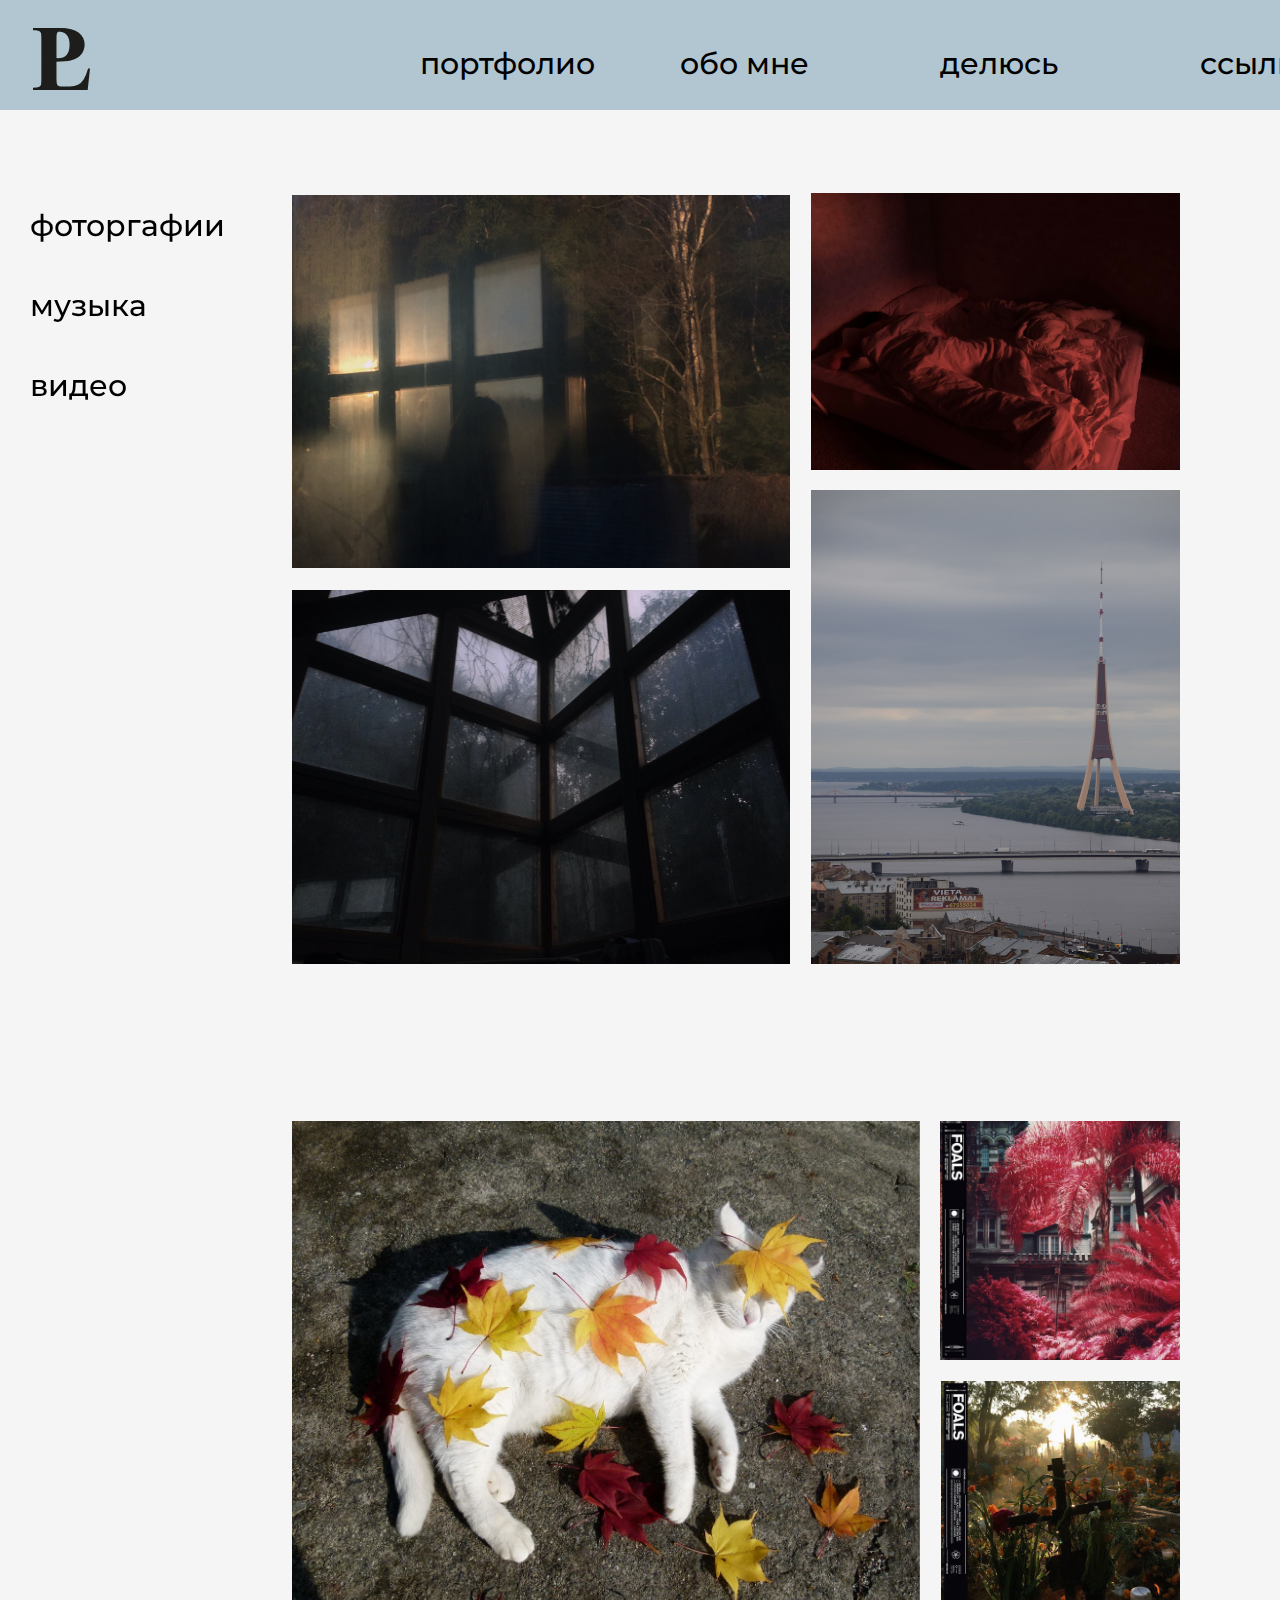
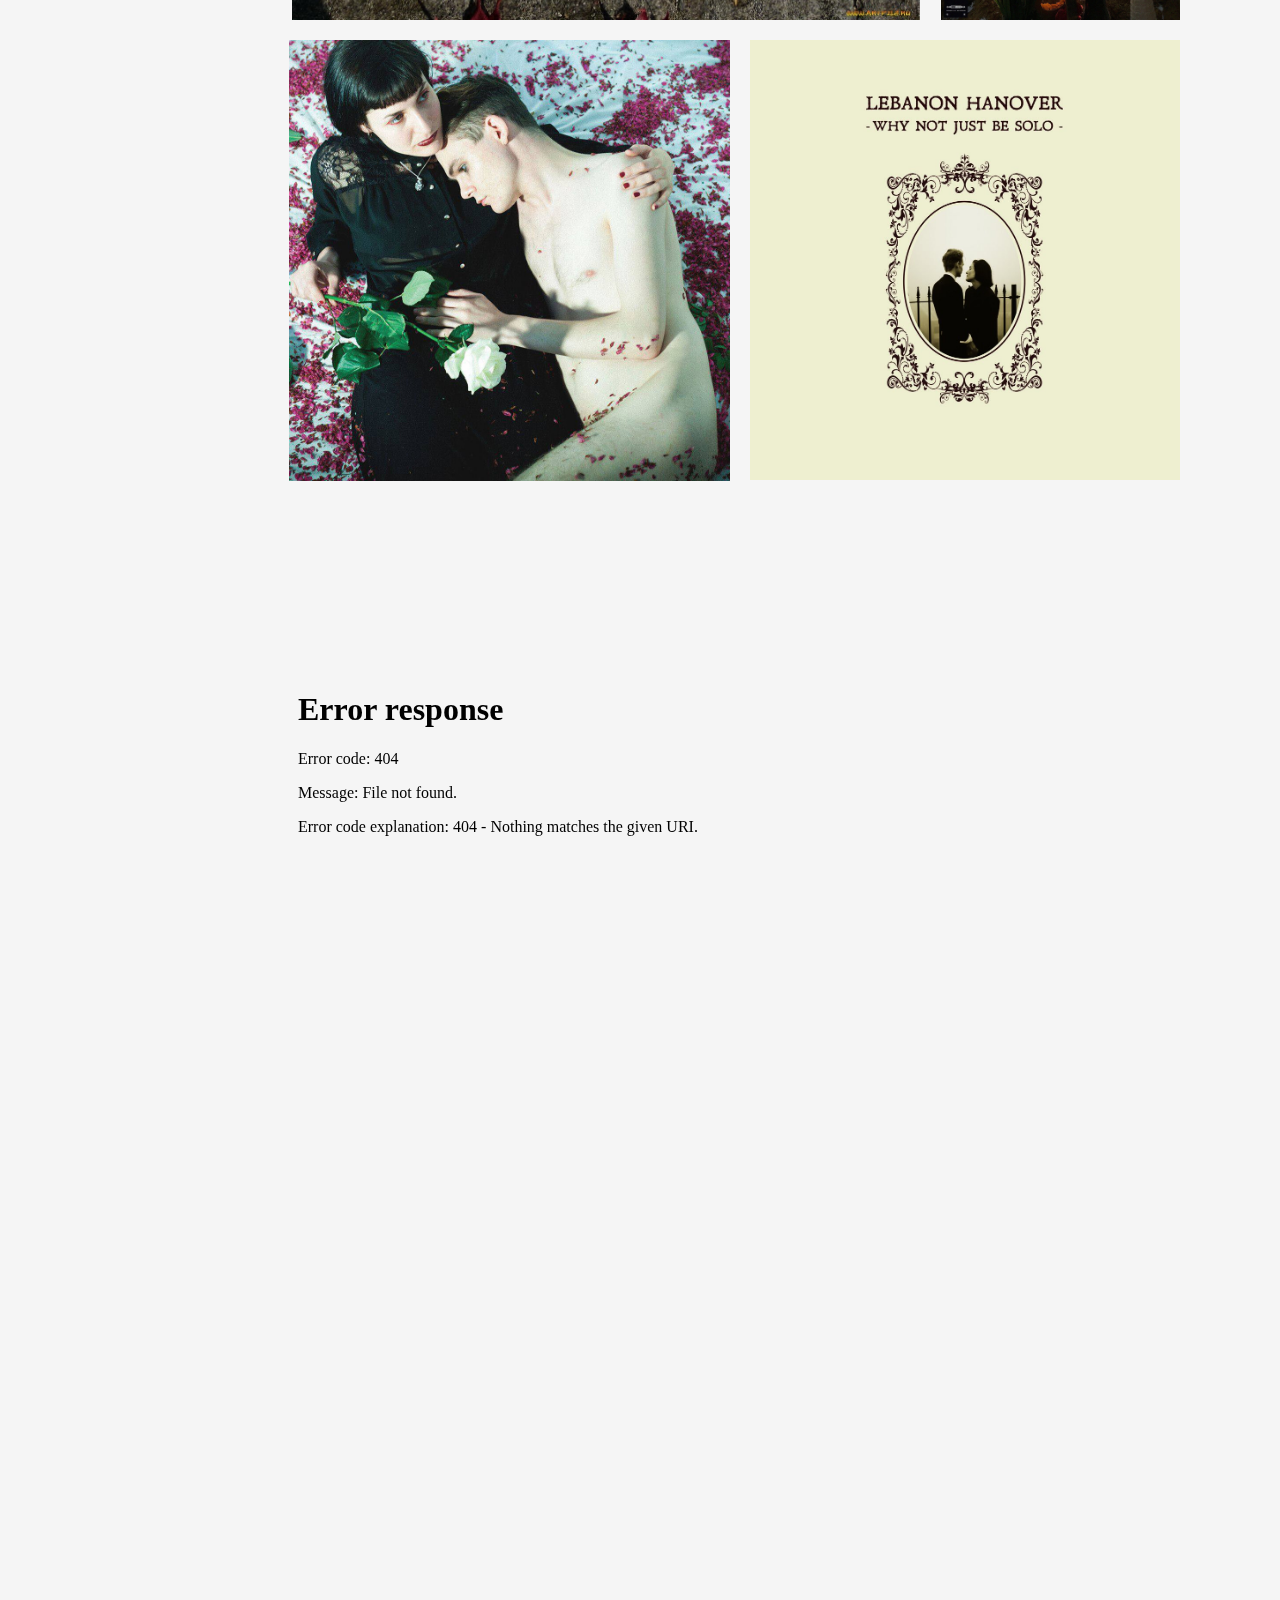
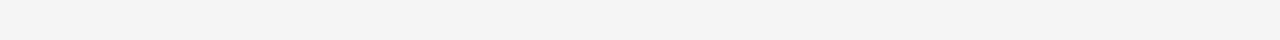
==== share.html @ 3004e132 "Add files via upload" ====
<html>

<head>
    <title>
        делюсь
    </title>
    <link href="styles.css" rel="stylesheet">
    <link href="https://fonts.googleapis.com/css2?family=Montserrat:wght@500&display=swap" rel="stylesheet">
</head>

<body>
    <style>
        body {
            background-color: whitesmoke;
            height: 3000px;
        }

        .menu-left {
            position: fixed;
            width: 440px;
            height: 50px;
            left: 30px;
            top: 200px;

            font-family: Montserrat;
            font-style: normal;
            font-weight: 500;
            font-size: 30px;
            line-height: 37px;
            display: flex;
            align-items: center;
        }

        .pic1 {

            position: absolute;
            width: 498px;
            height: 374px;
            left: 292px;
            top: 590px;
        }

        .pic2 {
            position: absolute;
            width: 498px;
            height: 373px;
            left: 292px;
            top: 195px;
        }

        .pic3 {
            position: absolute;
            width: 369px;
            height: 277px;
            left: 811px;
            top: 193px;
        }

        .pic4 {
            position: absolute;
            width: 369px;
            height: 474px;
            left: 811px;
            top: 490px;
        }

        .pic5 {
            position: absolute;
            width: 628px;
            height: 499px;
            left: 292px;
            top: 1121px;
        }

        .pic6 {
            position: absolute;
            width: 240px;
            height: 239px;
            left: 940px;
            top: 1121px;
        }

        .pic7 {
            position: absolute;
            width: 239px;
            height: 239px;
            left: 941px;
            top: 1381px;

        }

        .pic8 {
            position: absolute;
            width: 441px;
            height: 441px;
            left: 289px;
            top: 1640px;
        }

        .pic9 {
            position: absolute;
            width: 430px;
            height: 440px;
            left: 750px;
            top: 1640px;

        }

        .video1 {
            position: absolute;
            width: 890px;
            height: 470px;
            left: 290px;
            top: 2270px;
        }

        .video2 {
            position: absolute;
            width: 890px;
            height: 470px;
            left: 290px;
            top: 2770px;
        }

        a:hover {
            opacity: 80%;
        }
    </style>
    <div class="menu">
        <div class="logo"><a href="index.html"><img src=imgs/loginovap.svg></a></div>
        <div class="menu-buttons" style="left: 420px"><a href="portfolio.html">портфолио</a> </div>
        <div class="menu-buttons" style="left: 680px;"> <a href="abme.html">обо мне</a> </div>
        <div class="menu-buttons" style="left: 940px;"><a href="share.html">делюсь</a> </div>
        <div class="menu-buttons" style="left: 1200px;"><a href="links.html">ссылки</a></div>
    </div>
    <div class="menu-left"><a href="#photo">фоторгафии</a></div>
    <div class="menu-left" style="top: 280px;"><a href="#music">музыка</a></div>
    <div class="menu-left" style="top: 360px;"><a href="#video">видео</a></div>
    <a id="photo"><img class="pic1" src="imgs/p12.JPG"></a>
    <img class="pic1" src="imgs/p12.JPG">
    <img class="pic2" src="imgs/p13.JPG">
    <img class="pic3" src="imgs/p14.JPG">
    <img class="pic4" src="imgs/p21.JPG">
    <a href="https://music.apple.com/ru/playlist/%D0%B3%D1%83%D0%B4-%D0%BC%D1%83%D0%B4/pl.u-vxy693XCzy31mRx?l=en">
        <img id="music" class="pic5" src="imgs/p22.jpg"></a>
    <a href="https://music.apple.com/ru/album/everything-not-saved-will-be-lost-part-1/1449154453?l=en">
        <img class="pic6" src="imgs/p18.jpg"></a>
    <a href="https://music.apple.com/ru/album/everything-not-saved-will-be-lost-part-2/1474078530?l=en">
        <img class="pic7" src="imgs/p17.jpeg"></a>
    <a href="https://music.apple.com/ru/album/tomb-for-two/792078902?l=en">
        <img class="pic8" src="imgs/p19.jpg"></a>
    <a href="https://music.apple.com/ru/album/why-not-just-be-solo/792073884?l=en">
        <img class="pic9" src="imgs/p20.jpg"></a>
        <iframe id="video" class="video1" src="vk.com/video_ext.php?oid=124492398&id=456239056&hash=5a819f4b3443c608&hd=1" width="890" height="470" frameborder="0" allowfullscreen></iframe>
        <iframe class="video2" src="//vk.com/video_ext.php?oid=124492398&id=456239056&hash=5a819f4b3443c608&hd=1" width="890" height="470" frameborder="0" allowfullscreen></iframe>
</body>
        </html>
---- styles.css ----
.menu {
    position: absolute;
    width: 100%;
    height: 110px;
    top: 0px;
    left: 0px;
    background: #B2C6D1;
}

.menu-buttons {
    position: absolute;
    width: 240px;
    height: 70px;
    top: 28px;
    font-family: Montserrat;
    font-style: normal;
    font-weight: 500;
    font-size: 30px;
    line-height: 37px;
    display: flex;
    align-items: center;
    text-align: center;
    color: #000000;
}



.logo {
    position: absolute;
    width: 57px;
    height: 63px;
    left: 33px;
    top: 28px;

}
:hover{
    opacity: 70%;
    
}
:link{
    text-decoration: none;
    color: black;
    
}
a:visited{
    color: black;
}
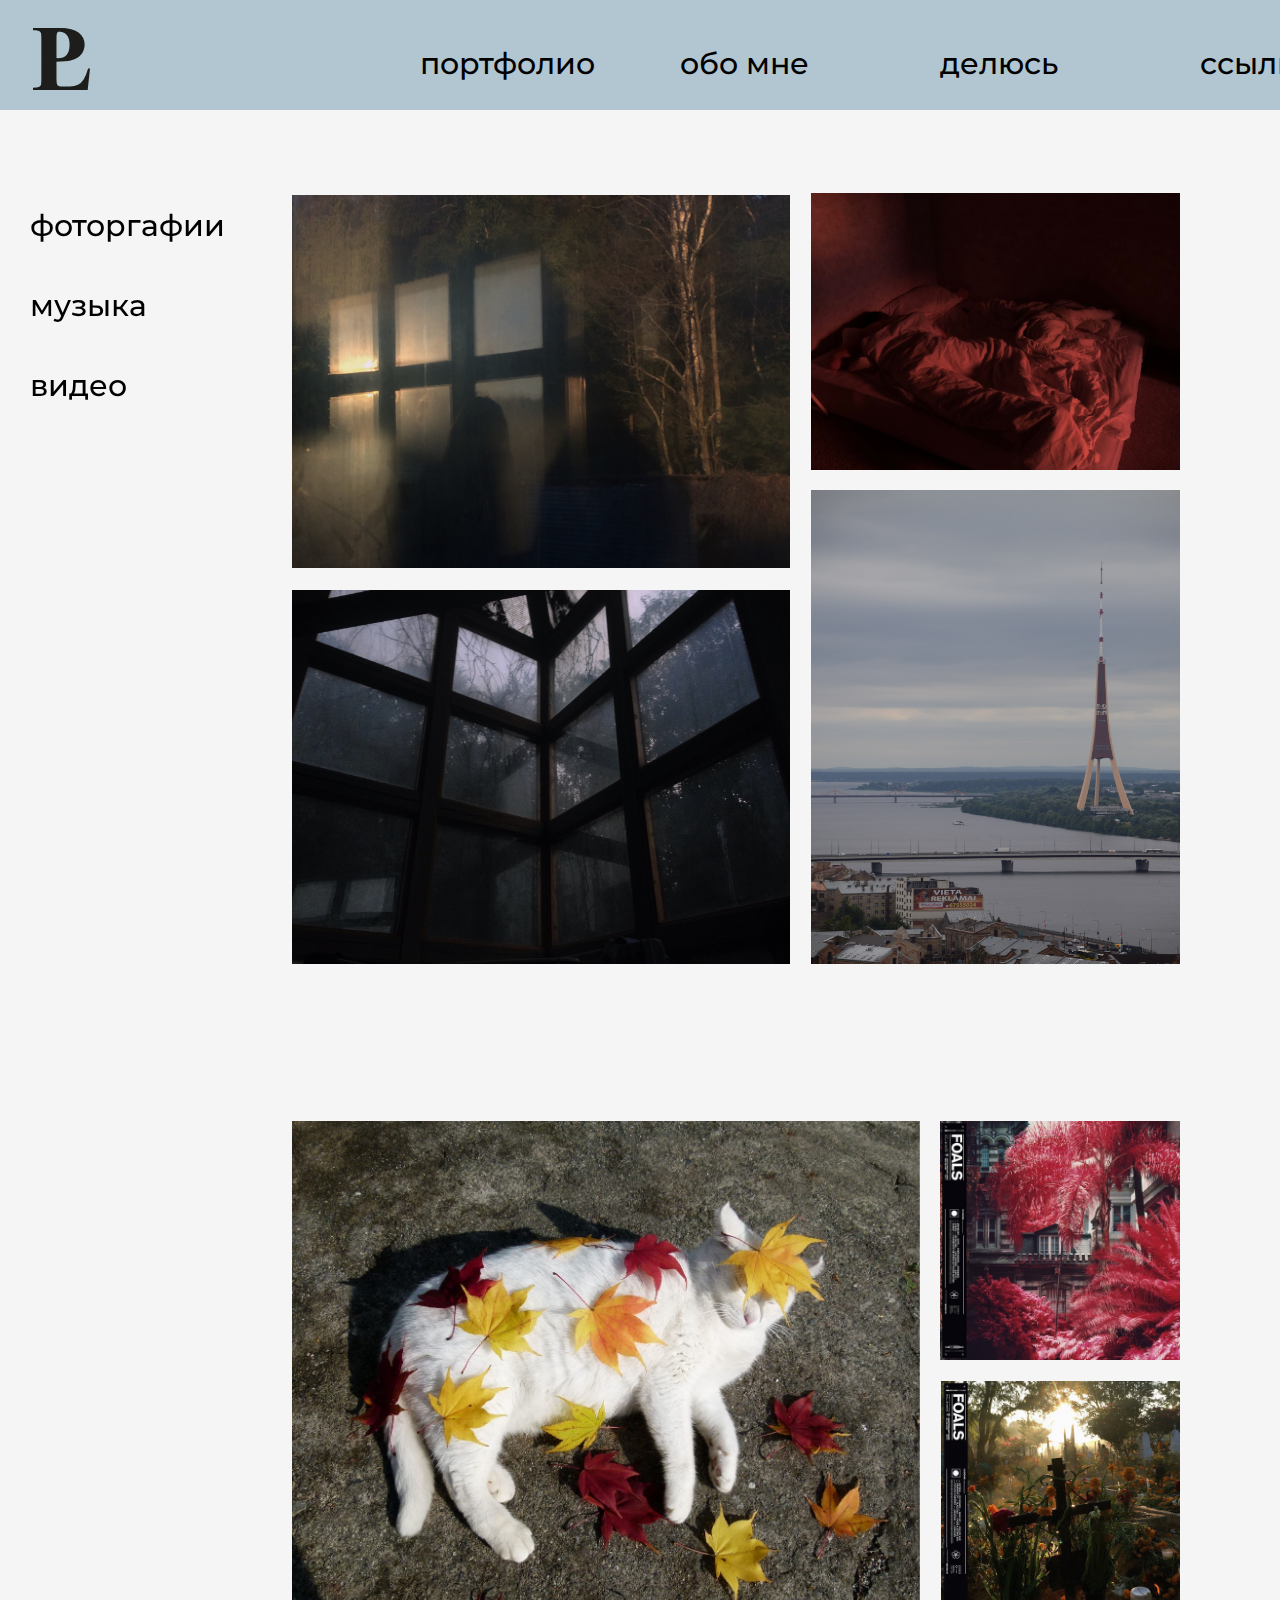
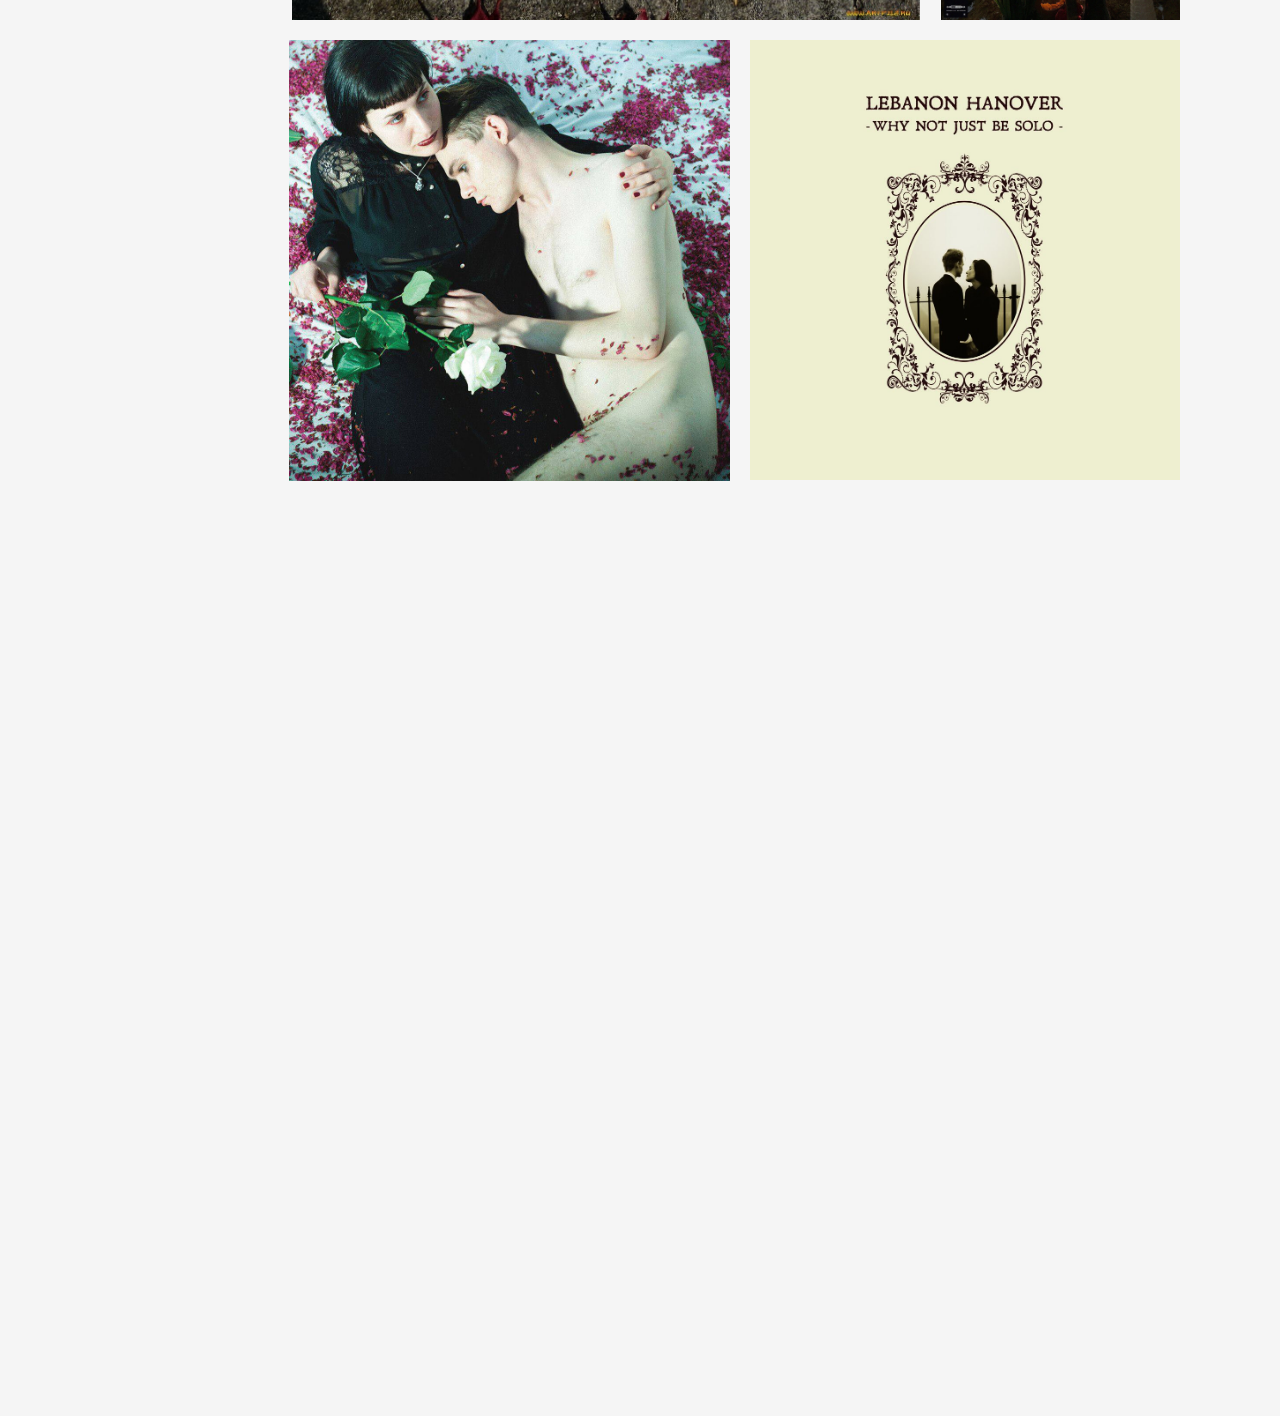
==== commit 0502afc9: "Update share.html" ====
--- a/share.html
+++ b/share.html
@@ -114,13 +114,7 @@
             top: 2270px;
         }
 
-        .video2 {
-            position: absolute;
-            width: 890px;
-            height: 470px;
-            left: 290px;
-            top: 2770px;
-        }
+      
 
         a:hover {
             opacity: 80%;
@@ -151,7 +145,6 @@
         <img class="pic8" src="imgs/p19.jpg"></a>
     <a href="https://music.apple.com/ru/album/why-not-just-be-solo/792073884?l=en">
         <img class="pic9" src="imgs/p20.jpg"></a>
-        <iframe id="video" class="video1" src="vk.com/video_ext.php?oid=124492398&id=456239056&hash=5a819f4b3443c608&hd=1" width="890" height="470" frameborder="0" allowfullscreen></iframe>
-        <iframe class="video2" src="//vk.com/video_ext.php?oid=124492398&id=456239056&hash=5a819f4b3443c608&hd=1" width="890" height="470" frameborder="0" allowfullscreen></iframe>
+        <iframe class="video1" src="//vk.com/video_ext.php?oid=124492398&id=456239056&hash=5a819f4b3443c608&hd=1" width="890" height="470" frameborder="0" allowfullscreen></iframe>
 </body>
-        </html>+        </html>
